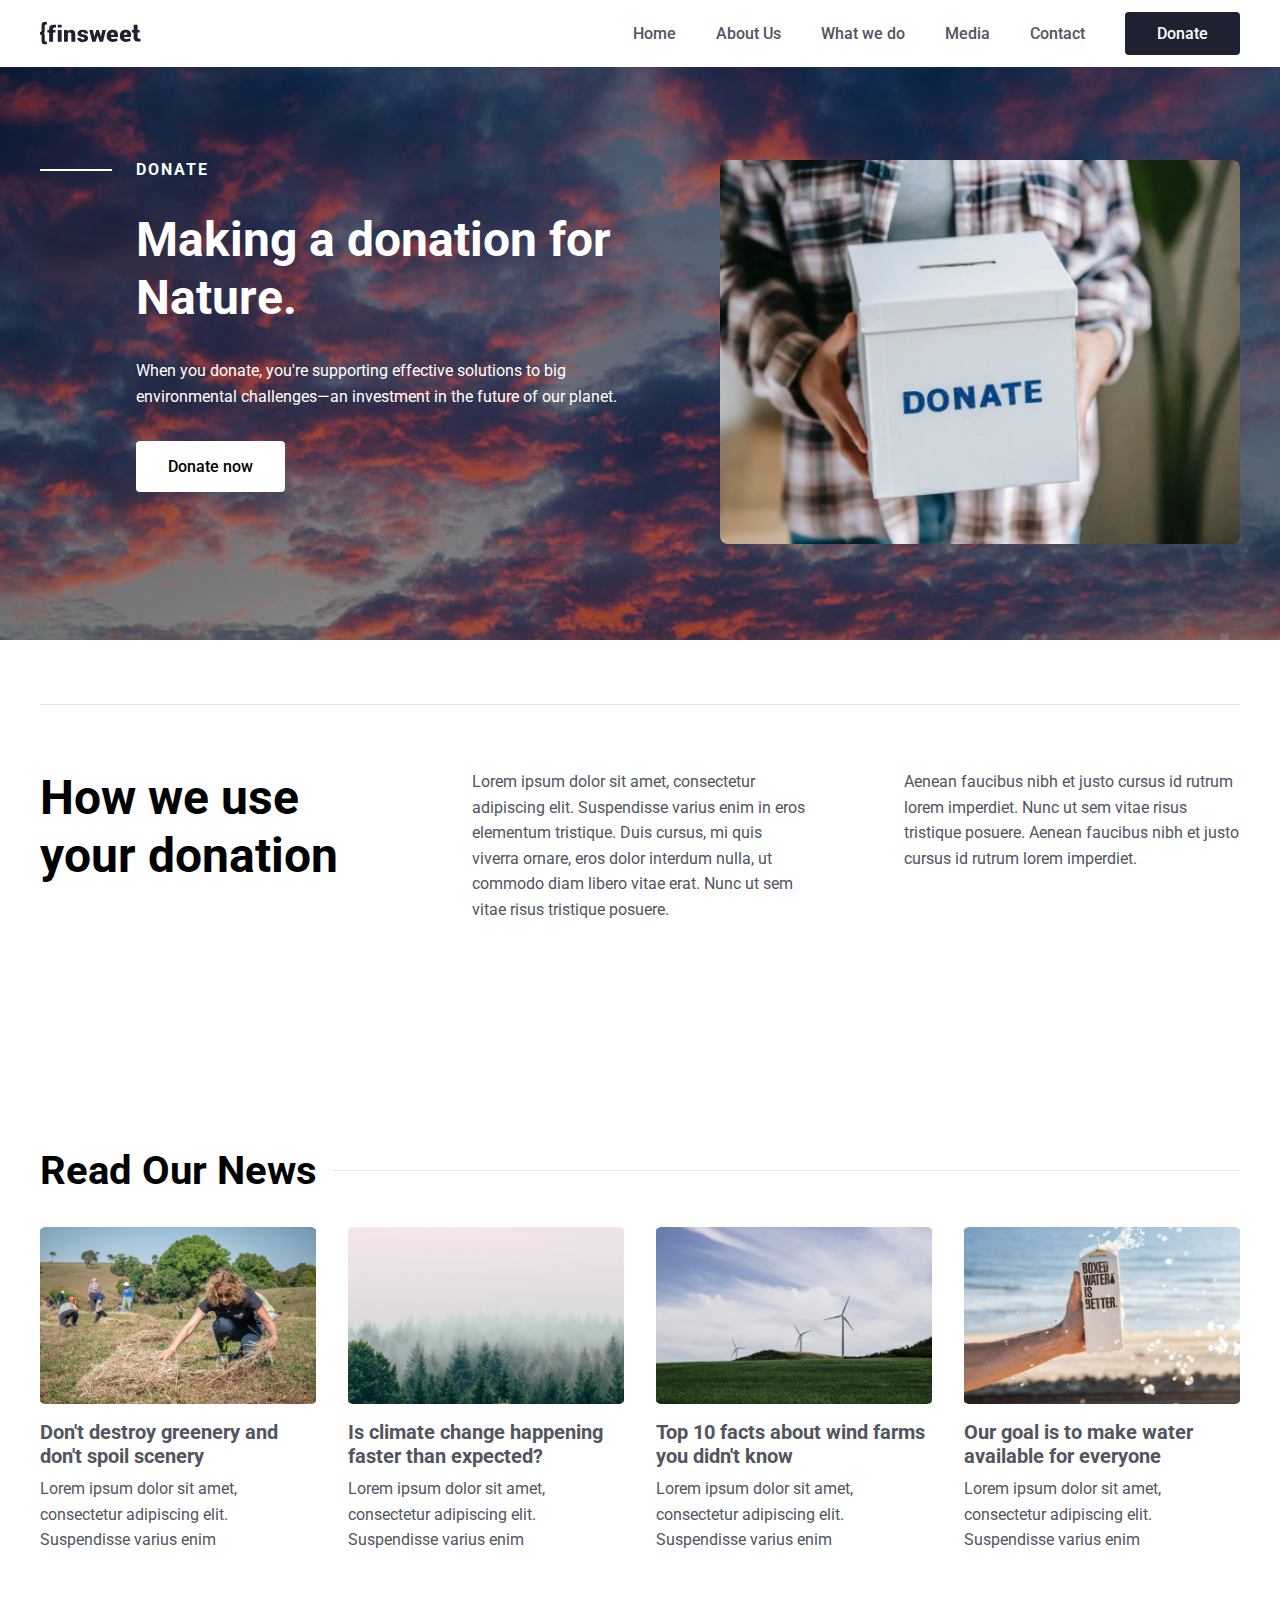
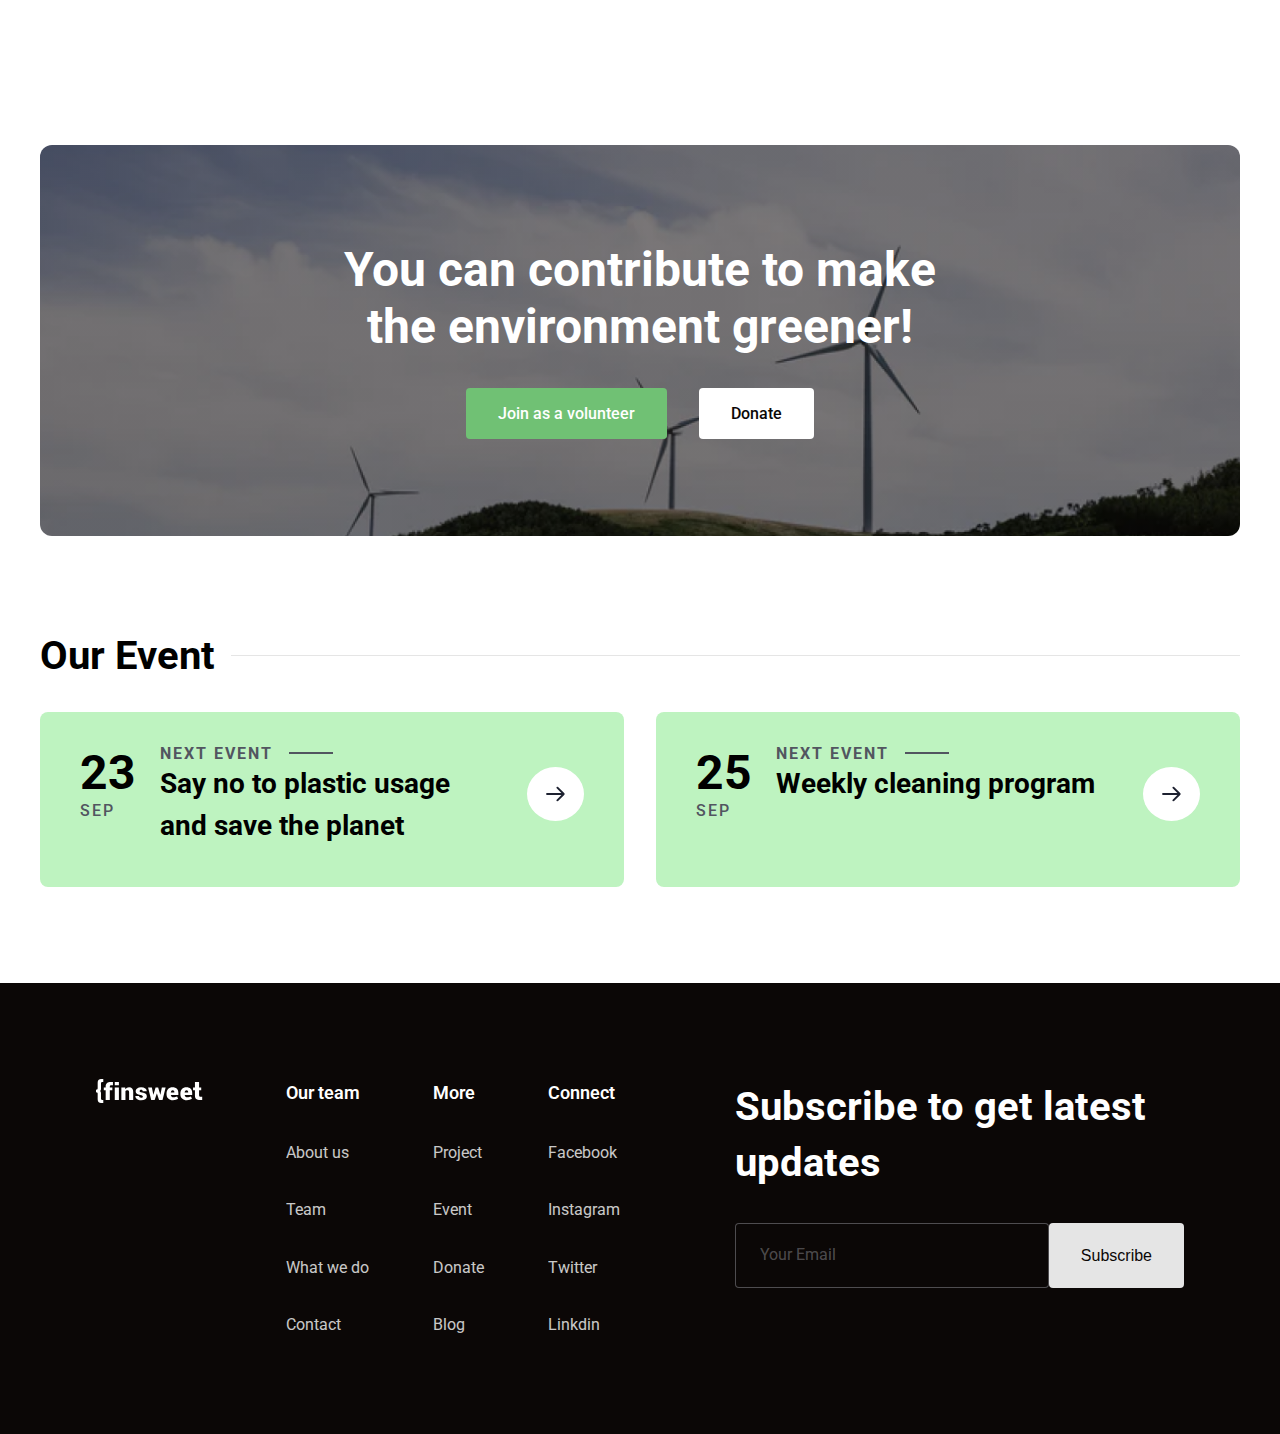
==== pages/donate.html @ 4b8f1328 "Add new Project Intern" ====
<!DOCTYPE html>
<html lang="en">
<head>
    <meta charset="UTF-8">
    <meta http-equiv="X-UA-Compatible" content="IE=edge">
    <meta name="viewport" content="width=device-width, initial-scale=1.0">
    <link rel="stylesheet" href="/assets/page/css/donate.css">
    <link rel="shortcut icon" href="/assets/img/favicon.ico" type="image/x-icon"/>
    <title> Finsweet - Donate </title>
</head>
<body>
    <header>
        <div class="page-padding">
            <div class="main-content">
                <a href="../index.html"> <img src="/assets/img/logo.svg" class="nav-logo" alt=""></a>
                <ul class="nav-bar">
                    <li> <a href="../index.html" class="common-text"> Home </a> </li>
                    <li> <a href="/pages/about.html" class="common-text"> About Us </a> </li>
                    <li> <a href="/pages/what-we-do.html" class="common-text"> What we do </a> </li>
                    <li> <a href="/pages/media.html" class="common-text"> Media </a> </li>
                    <li> <a href="/pages/contact.html" class="common-text"> Contact </a> </li>
                    <li> 
                        <div class="btn-nav">
                            <a href="/pages/donate.html" class="common-text"> Donate </a> 
                        </div>
                    </li>
                </ul>
                <div class="btn-menu" onclick="openMenu()">
                    <img src="assets/img/icons8-hamburger-menu.svg" alt="">
                </div>
            </div>
        </div>

        <div class="overlay-menu" id="overlay-menu">
            <div class="menu-container">
                <a href="/index.html" class="menu-link common-text"> Home </a>
                <a href="/pages/about.html" class="menu-link common-text"> About Us </a>
                <a href="/pages/what-we-do.html" class="menu-link common-text"> What we do </a>
                <a href="/pages/media.html" class="menu-link common-text"> Media </a>
                <a href="/pages/contact.html" class="menu-link common-text"> Contact </a>
            </div>
            <a href="/pages/donate.html" class="btn-menu-link menu-link"> Donate </a>
        </div>
    </header>

    <div class="hero-section">
        <div class="page-padding">
            <div class="main-content">
                <div class="left-content">
                    <div class="section-title title"> Donate </div>
                    <div class="hero-content">
                        <h2>Making a donation for Nature.</h2>
                        <p>
                            When you donate, you're supporting effective solutions to big environmental challenges—an investment in the future of our planet.
                        </p>
                    </div>
                    <div class="btn-secondary">Donate now</div>
                </div>
                <div class="right-content">
                    <img src="/assets/img/donate.png" alt="">
                </div>
            </div>
        </div>
    </div>

    

    <div class="usage-section">
        <div class="page-padding">
          <div class="main-content">
            <h2>How we use your donation</h2>
            <p>
              Lorem ipsum dolor sit amet, consectetur adipiscing elit. Suspendisse
              varius enim in eros elementum tristique. Duis cursus, mi quis
              viverra ornare, eros dolor interdum nulla, ut commodo diam libero
              vitae erat. Nunc ut sem vitae risus tristique posuere.
            </p>
            <p>
              Aenean faucibus nibh et justo cursus id rutrum lorem imperdiet. Nunc
              ut sem vitae risus tristique posuere. Aenean faucibus nibh et justo
              cursus id rutrum lorem imperdiet.
            </p>
          </div>
        </div>
    </div>

    <div class="read-our-new-section">
        <div class="page-padding">
          <div class="main-content">
            <div class="read-our-new-heading">
              <h2>Read Our News</h2>
              <div class="line"></div>
            </div>
  
            <div class="read-our-new-container">
              <a href="" class="read-our-new-item">
                <div class="read-our-new-content">
                  <img src="/assets/img/thumbnail-post-1.png" alt="post">
  
                </div>
                <div class="common-text">Don't destroy greenery and don't spoil scenery</div>
                <p>Lorem ipsum dolor sit amet, consectetur adipiscing elit. Suspendisse varius enim</p>
              </a>
              <a href="" class="read-our-new-item">
                <div class="read-our-new-content">
                  <img src="/assets/img/thumbnail-post-2.png" alt="post">
  
                </div>
                <div class="common-text">Is climate change happening faster than expected?</div>
                <p>Lorem ipsum dolor sit amet, consectetur adipiscing elit. Suspendisse varius enim</p>
              </a>
              <a href="" class="read-our-new-item">
                <div class="read-our-new-content">
                  <img src="/assets/img/thumbnail-post-3.png" alt="post">
  
                </div>
                <div class="common-text">Top 10 facts about wind farms you didn't know</div>
                <p>Lorem ipsum dolor sit amet, consectetur adipiscing elit. Suspendisse varius enim</p>
              </a>
              <a href="" class="read-our-new-item">
                <div class="read-our-new-content">
                  <img src="/assets/img/thumbnail-post-4.png" alt="post">
  
                </div>
                <div class="common-text">Our goal is to make water available for everyone</div>
                <p>Lorem ipsum dolor sit amet, consectetur adipiscing elit. Suspendisse varius enim</p>
              </a>
            </div>
          </div>
        </div>
      </div>
      
    <div class="cta-section">
        <div class="page-padding">
          <div class="main-content">
            <div class="content">
              <h2>You can contribute to make the environment greener!</h2>
              <div class="btn-container">
                <div class="btn-primary common-text" id="openBtn">
                  Join as a volunteer
                </div>
  
                <div class="btn-secondary common-text">
                  <a href="/pages/donate.html">Donate</a>
                </div>
              </div>
            </div>
          </div>
        </div>
      </div>
      
      <div class="our-event-section">
        <div class="page-padding">
          <div class="main-content">
            <div class="our-event-heading">
              <h2>Our Event</h2>
              <div class="line"></div>
            </div>
            <div class="our-event-container">
              <div class="our-event-content">
                <div class="our-event-date">
                  <div class="date"><h2>23</h2></div>
                  <div class="month"><div class="common-text">SEP</div></div>
                </div>
                <div class="our-event-item">
                  <div class="our-event-item-heading">
                    <h2>Next event</h2>
                    <div class="line"></div>
                  </div>
                  <h2>Say no to plastic usage and save the planet</h2>
                </div>
                <a class="our-event-next">
                  <img src="/assets/img/arrow.svg" alt="arrow">
                </a>
              </div>
              <div class="our-event-content">
                <div class="our-event-date">
                  <div class="date"><h2>25</h2></div>
                  <div class="month"><div class="common-text">SEP</div></div>
                </div>
  
                <div class="our-event-item">
  
                  <div class="our-event-item-heading">
                    <h2>Next event</h2>
                    <div class="line"></div>
                  </div>
  
                  <h2>Weekly cleaning program</h2>
                </div>
  
                <a class="our-event-next">
                  <img src="/assets/img/arrow.svg" alt="arrow">
                </a>
  
              </div>
            </div>
          </div>
        </div>
      </div>
      <footer>
        <div class="page-padding">
          <div class="main-content">
            <div class="left-content">
              <a href="index.html">
                <img src="/assets/img/logo-white.svg" alt="Finsweet">
              </a>
            </div>
  
            <div class="right-content">
  
              <div class="link-container">
                <div class="link-col">
                  <p class="link-heading-title title "> Our team </p>
                  <a href="/pages/about.html" class="p-small"> About us </a>
                  <a href="/pages/about.html" class="p-small"> Team </a>
                  <a href="/pages/what-we-do.html" class="p-small"> What we do </a>
                  <a href="/pages/contact.html" class="p-small"> Contact </a>
                </div>
    
                <div class="link-col">
                  <p class="link-heading-title title"> More </p>
                  <a href="/pages/project.html" class="p-small"> Project </a>
                  <a href="/pages/event.html" class="p-small"> Event </a>
                  <a href="/pages/donate.html" class="p-small"> Donate</a>
                  <a href="/pages/blog-post.html" class="p-small"> Blog </a>
                </div>
    
                <div class="link-col">
                  <p class="link-heading-title title"> Connect </p>
                  <a href="https://www.facebook.com/Sunny.pnhn" class="p-small"> Facebook </a>
                  <a href="#" class="p-small"> Instagram </a>
                  <a href="#" class="p-small"> Twitter </a>
                  <a href="#" class="p-small"> Linkdin </a>
                </div>
              </div>
  
              <div class="link-form">
                <div id="footer-form" class="link-form-text">Subscribe to get latest updates</div>
                <form id="footer-form" class="link-form-field">
                  <input type="text" placeholder="Your Email">
                  <input type="submit" value="Subscribe">
                </form>
              </div>
            </div>
          </div>
        </div>
      </footer>
      <script>
          function openMenu() {
          var menu = document.getElementById("overlay-menu");
          menu.classList.toggle("menu-open"); 
          // toggle la ham an hien cua overflow hidden, nhay cai hien, an cai an
          }
      </script>

</body>
</html>
---- assets/page/css/donate.css ----
@import url("https://fonts.googleapis.com/css2?family=Roboto:wght@400;500;700&display=swap");
.green-primary {
  color: #70c174;
}
.green-secondary {
  color: #bef3c0;
}
.green-tertiary {
  color: #eff7f2;
}


.home-heading,
h1,
h2,
h3,
h4,
h5,
h6 {
  font-family: "Roboto";
  font-style: normal;
  font-weight: 700;
}

.common-text {
  font-family: "Roboto";
  font-style: normal;
  font-weight: 500;
  font-size: 1.6rem;
}

p,
.para-small {
  font-family: "Roboto";
  font-style: normal;
  font-weight: 400;
}

.title {
  font-family: "Roboto";
  font-style: normal;
  font-weight: 700;
  font-size: 1.6rem;
  line-height: 1.9rem;
}

.home-heading,
h1,
h2 {
  line-height: 120%;
}

.home-heading {
  font-size: 6.4rem;
}

h1 {
  font-size: 5.6rem;
}

h2 {
  font-size: 4.8rem;
}

h3,
h4,
h5,
h6 {
  line-height: 150%;
}

h3 {
  font-size: 2.8rem;
}

h4 {
  font-size: 2rem;
}

h5 {
  font-size: 1.4rem;
}

h6 {
  font-size: 1.2rem;
}

p,
.para-small {
  line-height: 160%;
  color: #525560;
}

p {
  font-size: 1.6rem;
}

.para-small {
  font-size: 1.4rem;
}

.btn-primary,
.btn-secondary,
.btn-nav {
  border-radius: 0.4rem;
  text-align: center;
  font-family: "Roboto";
  font-style: normal;
  font-weight: 500;
  font-size: 1.6rem;
  line-height: 1.9rem;
  padding: 1.6rem 3.2rem;
  cursor: pointer;
  transition: all 0.2s ease;
}

.btn-primary:hover,
.btn-secondary:hover,
.btn-nav:hover {
  transform: translateY(-10%);
}

.btn-primary {
  color: #ffffff;
  background: #70c174;
  backdrop-filter: blur(8rem);
}

.btn-secondary {
  background: #ffffff;
  backdrop-filter: blur(8rem);
}

.btn-secondary a {
  color: #0b0706;
}

.btn-nav {
  color: #ffffff;
  background: #1d2130;
}

:root {
  font-size: 10px;
}

* {
  box-sizing: border-box;
  padding: 0;
  margin: 0;
}

a {
  text-decoration: none;
  color: #525560;
}

button {
  outline: none;
}

ul li{
  list-style: none;
}

.page-padding{
  padding-left: 4rem;
  padding-right: 4rem;
}

header {
  position: fixed;
  top: 0;
  z-index: 1;
  background-color: #ffffff;
  width: 100%;
  padding: 1.2rem 0;
}

header .main-content {
  display: flex;
  align-items: center;
  justify-content: space-between;
  width: 100%;
  max-width: 128rem;
  margin: 0 auto;
}

header .main-content .nav-logo {
  height: 2.4rem;
  max-width: 100%;
}

header .main-content .nav-bar{
  align-items: center;
  display: flex;
  flex-direction: row;
  gap: 4rem;
  /* flex-wrap: wrap; */
}

header .main-content .nav-bar li a:hover {
  transition: all ease 0.3s;
  color: #0b0706;
}

header .main-content .nav-bar .btn-nav {
  padding: 1.2rem 3.2rem;
}

header .main-content .nav-bar .btn-nav a {
  color: #ffffff;
}

header .main-content .btn-menu {
  display: none;
  background-color: #1d2130;
  border-radius: 0.4rem;
  width: 4rem;
  height: 4rem;
  cursor: pointer;
  padding: 0.8rem;
}

header .main-content .btn-menu img {
  width: 100%;
  height: 100%;
}

header .overlay-menu {
  position: absolute;
  overflow: hidden;
  top: 100%;
  left: 0;
  right: 0;
  width: 100%;
  max-height: 0;
  transition: max-height 0.3s ease-out;
}

header .overlay-menu .menu-container {
  font-size: 1.6rem;
  display: flex;
  flex-direction: column;
  align-items: center;
  background-color: #ffffff;
}

header .overlay-menu .menu-container .menu-link {
  width: 100%;
  padding: 1.6rem 2rem;
  transition: all 0.3s ease;
  cursor: pointer;
}

header .overlay-menu .menu-container .menu-link:hover {
  color: #0b0706;
}
header .overlay-menu .menu-container .active {
  color: #0b0706;
}

header .overlay-menu .btn-menu-link {
  display: inline-block ;
  width: 100%;
  padding: 1.6rem 2rem;
  /* border-radius: 0.4rem; */
  font-family: "Roboto";
  font-style: normal;
  font-weight: 500;
  font-size: 1.6rem;
  line-height: 1.9rem;
  background: #1d2130;
  transition: all 0.2s ease;
  cursor: pointer;
  color: #ffffff;
}

header .overlay-menu .btn-menu-link:hover {
  background-color: #70c174 ;
}

header .menu-open {
  max-height: 775px;
}

@media screen and (max-width: 767px) {
  .page-padding {
    padding-left: 4rem;
    padding-right: 4rem;
  }
}

@media screen and (max-width: 1024px){
  header .btn-menu {
    display: block !important;
  }
  header .nav-bar {
    display: none !important;
  }
  header .menu-link {
    padding-left: 4rem !important;
    padding-right: 4rem !important;
  }
}
@media screen and (min-width: 1024px ) {
  header .menu-link {
    padding-left: 2rem !important;
    padding-right: 2rem !important;
  }
}

.hero-section{
    margin-top: 6.4rem;
    padding: 9.6rem 0;
    background: linear-gradient(rgba(0, 0, 0, 0.4), rgba(0, 0, 0, 0.4)) , url(/assets/img/dawn-sky-pattern-tim-gainey.jpg);
    background-position: center;
    background-repeat: no-repeat;
    background-size: cover;
  }
  
  .hero-section .main-content {
    width: 100%;
    max-width: 128rem;
    margin: 0 auto;
    display: flex;
    gap: 6.4rem;
  }
  

  .hero-section .main-content .hero-content h2,
  .hero-section .main-content .hero-content p{
    color: #fff;
  }


  .hero-section .main-content .left-content{
    flex: 1;
    display: flex;
    flex-direction: column;
    margin-left: 9.6rem;
    gap: 3.2rem;
  }
  
  .hero-section .main-content .left-content .section-title{
    position: relative;
    display: flex;
    align-items: center;
    color: #fff;
    text-transform: uppercase;
    letter-spacing: 0.2rem;
  }
  
  .hero-section .main-content .left-content .section-title::before{
    content: "";
    height: 0.2rem;
    width: 7.2rem;
    left: -9.6rem;
    position: absolute;
    display: block;
    background-color: #fff;
  }
  
  .hero-section .main-content .left-content .hero-content{
    display: flex;
    flex-direction: column;
    gap: 3.2rem;
  }

  .hero-section .main-content .left-content .btn-secondary{
    width: fit-content;
  }
  
  .hero-section .main-content .right-content{
    flex: 1;
    overflow: hidden;
    width: 100%;
    height: 38.4rem;
    border-radius: 0.8rem;
  }
  
  .hero-section .main-content .right-content img{
    width: 100%;
    height: 100%;
    max-width: 100%;
    object-fit: cover;
  }
  
  @media screen and (max-width: 1024px) {
  
    .hero-section .main-content .left-content{
      flex: 1;
      display: flex;
      flex-direction: column;
      margin-left: 0;
      gap: 3.2rem;
    }
  
    .hero-section .main-content .left-content .hero-content h2{
      font-size: 3.6rem;
    }
  
    .hero-section .main-content .left-content .section-title::before{
      display: none;
    }
  
  }
  
  @media screen and (max-width: 767px) {
  
    .hero-section{
      margin-top: 6.4rem;
      padding: 6.4rem 0;
    }
    
    .hero-section .main-content {
      width: 100%;
      max-width: 128rem;
      margin: 0 auto;
      display: flex;
      flex-direction: column;
      gap: 3.2rem;
    }
  
    .hero-section .main-content .left-content .hero-content{
      display: flex;
      flex-direction: column;
      gap: 0.8rem;
    }
  }

.usage-section{
  padding: 6.4rem 0;
}

.usage-section .main-content {
  border: none;
  border-top: 1px solid #e5e5e5;
  padding: 6.4rem 0;
  width: 100%;
  max-width: 128rem;
  margin: 0 auto;
  display: grid;
  grid-template-columns: repeat(3, 1fr);
  column-gap: 9.6rem;
  row-gap: 1.6rem;
}

@media screen and (max-width: 991px) {
  .usage-section .main-content {
    grid-template-columns: 1fr;
  }
}

.cta-section{
  padding: 9.6rem 0;
}

.cta-section .main-content{
  background: linear-gradient(rgba(11, 7, 6, 0.5), rgba(11, 7, 6, 0.5)) , url(/assets/img/cta.png);
  width: 100%;
  display: flex;
  max-width: 128rem;
  margin: 0 auto;
  padding: 9.6rem 0;
  height: 39.1rem;
  gap: 3.2rem;
  justify-content: center;
  background-position: center;
  background-size: cover;
  border-radius: 12px;
}

.cta-section .main-content:hover{
  transition: all 0.3s ease;
  transform: scale(1.05,1.05);
}

.cta-section .main-content .content{
  display: flex;
  flex-direction: column;
  gap: 3.2rem;
  width: 100%;
  max-width: 64rem;
}

.cta-section .main-content .content h2 {
  text-align: center;
  color: #ffffff;
}

.cta-section .main-content .content .btn-container {
  display: flex;
  flex-direction: row;
  gap: 3.2rem;
  justify-content: center;
}

@media screen and (max-width: 767px) {
  .cta-section .main-content{
    height: auto;
    padding: 2.4rem;
  }

  .cta-section .main-content .content .btn-container {
    max-width: none;
    display: flex;
    flex-direction: column;
    gap: 1.6rem;
  }

  .cta-section .main-content .content h2 {
    font-size: 3.2rem;
  }
}

.read-our-new-section{
  padding: 9.6rem 0;
}

.read-our-new-section .main-content{
  width: 100%;
  max-width: 128rem;
  margin: 0 auto;
  display: flex;
  flex-direction: column;
  gap: 3.2rem;
}

.read-our-new-section .main-content .read-our-new-heading{
  display: flex;
  flex-direction: row;
  gap: 1.6rem;
  align-items: center;
}

.read-our-new-section .main-content .read-our-new-heading h2{
  font-size: 4rem;
}

.read-our-new-section .main-content .read-our-new-heading .line{
  height: 0.1rem;
  flex-grow: 1;
  background-color: #e5e5e5;
}

.read-our-new-section .main-content .read-our-new-container{
  display: flex;
  flex-direction: row;
  gap: 3.2rem;
}

.read-our-new-section .main-content .read-our-new-container .read-our-new-item{
  display: flex;
  flex-direction: column;
  gap: 0.8rem;
  transition: all 0.3s ease;
}

.read-our-new-section .main-content .read-our-new-container .read-our-new-item:hover{
  cursor: pointer;
  transform: translateY(-1.5%);
}

.read-our-new-section .main-content .read-our-new-container .read-our-new-item img{
  width: 100%;
  height: 100%;
  object-fit: cover;
  max-width: 100%;
  border-radius: 4px;
}

.read-our-new-section .main-content .read-our-new-container .read-our-new-item .common-text{
  font-size: 2rem;
  font-weight: 700;
  margin-top: 0.8rem;
}

.read-our-new-section .main-content .read-our-new-container .read-our-new-item .common-text:hover{
  color: #bef3c0;
}

@media screen and (max-width: 1024px) {
  .read-our-new-section .main-content .read-our-new-heading h2{
    font-size: 3rem;
  }

  .read-our-new-section .main-content .read-our-new-heading h2:hover{
    color: #70c174;
  }

  .read-our-new-section .main-content .read-our-new-container{
    display: flex;
    flex-direction: column;
    gap: 3.2rem;
  }
  .read-our-new-section .main-content .read-our-new-container .read-our-new-item img{
    width: 100%;
    height: 165px;
    /* object-fit: cover; */
    max-width: 100%;
  }
}

.our-event-section{
  padding: 0 0 9.6rem;
}

.our-event-section .main-content{
  width: 100%;
  max-width: 128rem;
  margin: 0 auto;
  display: flex;
  flex-direction: column;
  gap: 3.2rem;
}

.our-event-section .main-content .our-event-heading h2{
  font-size: 4rem;
}

.our-event-section .main-content .our-event-heading .line{
  height: 0.1rem;
  background-color: #e5e5e5;
  flex-grow: 1;
}

.our-event-section .main-content .our-event-heading{
  display: flex;
  flex-direction: row;
  gap: 1.6rem;
  align-items: center;
}

.our-event-section .main-content .our-event-container{
  display: flex;
  flex-direction: row;
  justify-content: space-between;
  gap: 3.2rem;
}

.our-event-section .main-content .our-event-container .our-event-content{
  flex: 1;
  padding: 3.2rem 4rem 4rem;
  display: flex;
  flex-direction: row;
  gap: 2.4rem;
  background: #bef3c0;
  border-radius: 8px;
  justify-content: center;
}

.our-event-section .main-content .our-event-container .our-event-content .month{
  text-transform: uppercase;
  color: #525560;
  font-size: 1.6rem;
  line-height: 1.9rem;
  letter-spacing: 0.2rem;
}

.our-event-section .main-content .our-event-container .our-event-item{
  flex-grow: 1;
}

.our-event-section .main-content .our-event-container .our-event-item h2{
  font-size: 2.8rem;
  line-height: 150%;
}

.our-event-section .main-content .our-event-container .our-event-item-heading{
  display: flex;
  flex-direction: row;
  gap: 1.6rem;
  align-items: center;
}

.our-event-section .main-content .our-event-container .our-event-item-heading h2{
  text-transform: uppercase;
  color: #525560;
  font-size: 1.6rem;
  line-height: 1.9rem;
  letter-spacing: 0.2rem;
}

.our-event-section .main-content .our-event-container .our-event-item-heading .line{
  width: 100%;
  max-width: 4.4rem;
  flex-grow: 1;
  background-color: #525560;
  height: 0.2rem;
}

.our-event-section .main-content .our-event-container .our-event-next{
  cursor: pointer;
  align-self: center;
  transition: all 0.3s ease;
}

.our-event-section .main-content .our-event-container .our-event-next:hover{
  transform: translateX(10%) ;
}

.our-event-section .main-content .our-event-container .our-event-next img{
  padding: 1.9rem;
  background-color: #ffffff;
  border-radius: 50%;
}


@media screen and (max-width: 1024px) {
  .events-section {
    padding: 0 0 8rem;
  }
  .our-event-section .main-content .our-event-container{
    display: flex;
    flex-direction: column;
    gap: 3.2rem;
  }

  .our-event-section .main-content .our-event-heading h2{
    font-size: 3rem;
  }
  .our-event-section .main-content .our-event-heading:hover{
    color: #70c174;
  }
}

@media screen and (max-width: 767px) {
  .events-section {
    padding: 0 0 5.6rem;
  }
  .our-event-section .main-content .our-event-container .our-event-content{
    align-items: center;
  }
  .our-event-section .main-content .our-event-container .our-event-item-heading{
    display: flex;
    flex-direction: row;
    gap: 0.8rem;
    align-items: center;
  }

  .our-event-section .main-content .our-event-container .our-event-item-heading:hover{
    transition: all 0.3s ease;
    transform: translateX(10%);
  }

  .our-event-section .main-content .our-event-container{
    position: relative;
  }

  .our-event-section .main-content .our-event-container .our-event-item h2{
    font-size: 2rem;
  }
  .our-event-section .main-content .our-event-container .our-event-item h2:hover{
    color: #70c174;
  }

  .our-event-section .main-content .our-event-container .our-event-item-heading h2{
    text-transform: uppercase;
    color: #525560;
    font-size: 1.3rem;
    line-height: 1.5rem;
    letter-spacing: 0.2rem;
  }
}

footer .page-padding{
  background-color: #0b0706;
  padding: 9.6rem;
}

footer .main-content{
  width: 100%;
  max-width: 128rem;
  display: flex;
  flex-direction: row;
  gap: 3.2rem;
  margin: 0 auto;
}

footer .main-content .left-content {
  width: 15%;
}
footer .main-content .right-content {
  width: 85%;
  display: flex;
  justify-content: space-between;
}

footer .main-content .right-content .link-container{
  display: flex;
  flex-direction: row;
  gap: 6.4rem;
}

footer .main-content .right-content .link-container .link-col{
  display: flex;
  flex-direction: column;
  gap: 3.2rem;
}


footer .main-content .right-content .link-col .link-heading-title{
  color: #fff;
  line-height: 160%;
  font-size: 1.8rem;
  font-weight: 600;
  font-family: "Roboto";
}

footer .main-content .right-content .link-col a{
  color: #fff;
  opacity: 0.78;
  font-size: 1.6rem;
  line-height: 160%;
  font-family: "Roboto";
}

footer .main-content .right-content .link-col a:hover{
  color: #fff;
  opacity: 1;
}

footer .main-content .right-content .link-form-field {
  display: flex;
  flex-direction: row;
}

footer .main-content .right-content .link-form {
  width: 50%;
  display: flex;
  flex-direction: column;
  gap: 3.2rem;
}

footer .main-content .right-content .link-form-text {
  font-family: "Roboto";
  font-style: normal;
  font-weight: 700;
  font-size: 40px;
  line-height: 140%;
  color: #ffffff;
}

footer .main-content .right-content .link-form-text:hover {
  color: #bef3c0;
  transform: translateZ(5%);
  transition: all 0.5s ease;
}

footer .main-content .right-content .link-form-field input[type=text]{
  flex-grow: 1;
  padding: 2.4rem;
  border: 1px solid rgba(235, 240, 249, 0.3);
  border-radius: 4px;
  color: #fff;
  background-color: #0b0706;
}

footer .main-content .right-content .link-form-field input[type=submit]{
  font-size: 1.6rem;
  line-height: 1.9rem;
  font-weight: 500;
  color: #0b0706;
  background-color: #e5e5e5;
  padding: 1.6rem 3.2rem;
  border-radius: 4px;
  border: none;
  text-align: center;
  cursor: pointer;
}

footer .main-content .right-content .link-form-field input[type=submit]:hover{
  color: #ffffff;
  background-color: #70c174;
}

footer .main-content .right-content .link-form-field input::placeholder {
  color: rgba(235, 240, 249, 0.3);
  font-family: "Roboto";
  font-style: normal;
  font-weight: 400;
  font-size: 16px;
  line-height: 19px;
}

@media screen and (max-width: 1024px) {
  footer .main-content{
    display: flex;
    flex-direction: column;
    gap: 3.2rem;
  }
  footer .main-content .right-content {
    width: 100%;
    display: flex;
    gap: 3.2rem;
    justify-content: space-between;
  }

  footer .main-content .right-content .link-form-text {
    font-size: 3.2rem;
    line-height: 160%s;
    width: 100%;
  }
}

@media screen and (max-width: 880px) {
  
  footer .page-padding{
    padding: 8rem;
  }

  footer .main-content .right-content {
    display: flex;
    flex-direction: column;
    gap: 6.4rem;
  }
}


@media screen and (max-width: 660px) {

  footer .page-padding{
    padding: 5.6rem;
  }

  footer .main-content .right-content {
    display: flex;
    flex-direction: column;
    gap: 6.4rem;
  }

  footer .main-content .right-content .link-container{
    width: 100%;
    display: flex;
    flex-direction: column;
    justify-content: space-between;
  }

  footer .main-content .right-content .link-col .link-heading-title{
    color: #fff;
    line-height: 90%;
    font-size: 2.2rem;
    font-weight: 600;
    font-family: "Roboto";
  }
  
  footer .main-content .right-content .link-col a{
    color: #fff;
    opacity: 0.78;
    font-size: 2rem;
    line-height: 160%;
    font-family: "Roboto";
  }

  footer .main-content .right-content .link-col a:hover{
    color: #fff;
    opacity: 1;
  }

  footer .main-content .right-content .link-form-text {
    font-size: 3.2rem;
  }

  footer .main-content .right-content .link-form-text:hover {
    color: #ffffff;
  }

  footer .main-content .right-content .link-form-field {
    width: fit-content;
    display: flex;
    flex-direction: column;
    gap: 1.6rem;
  }
}
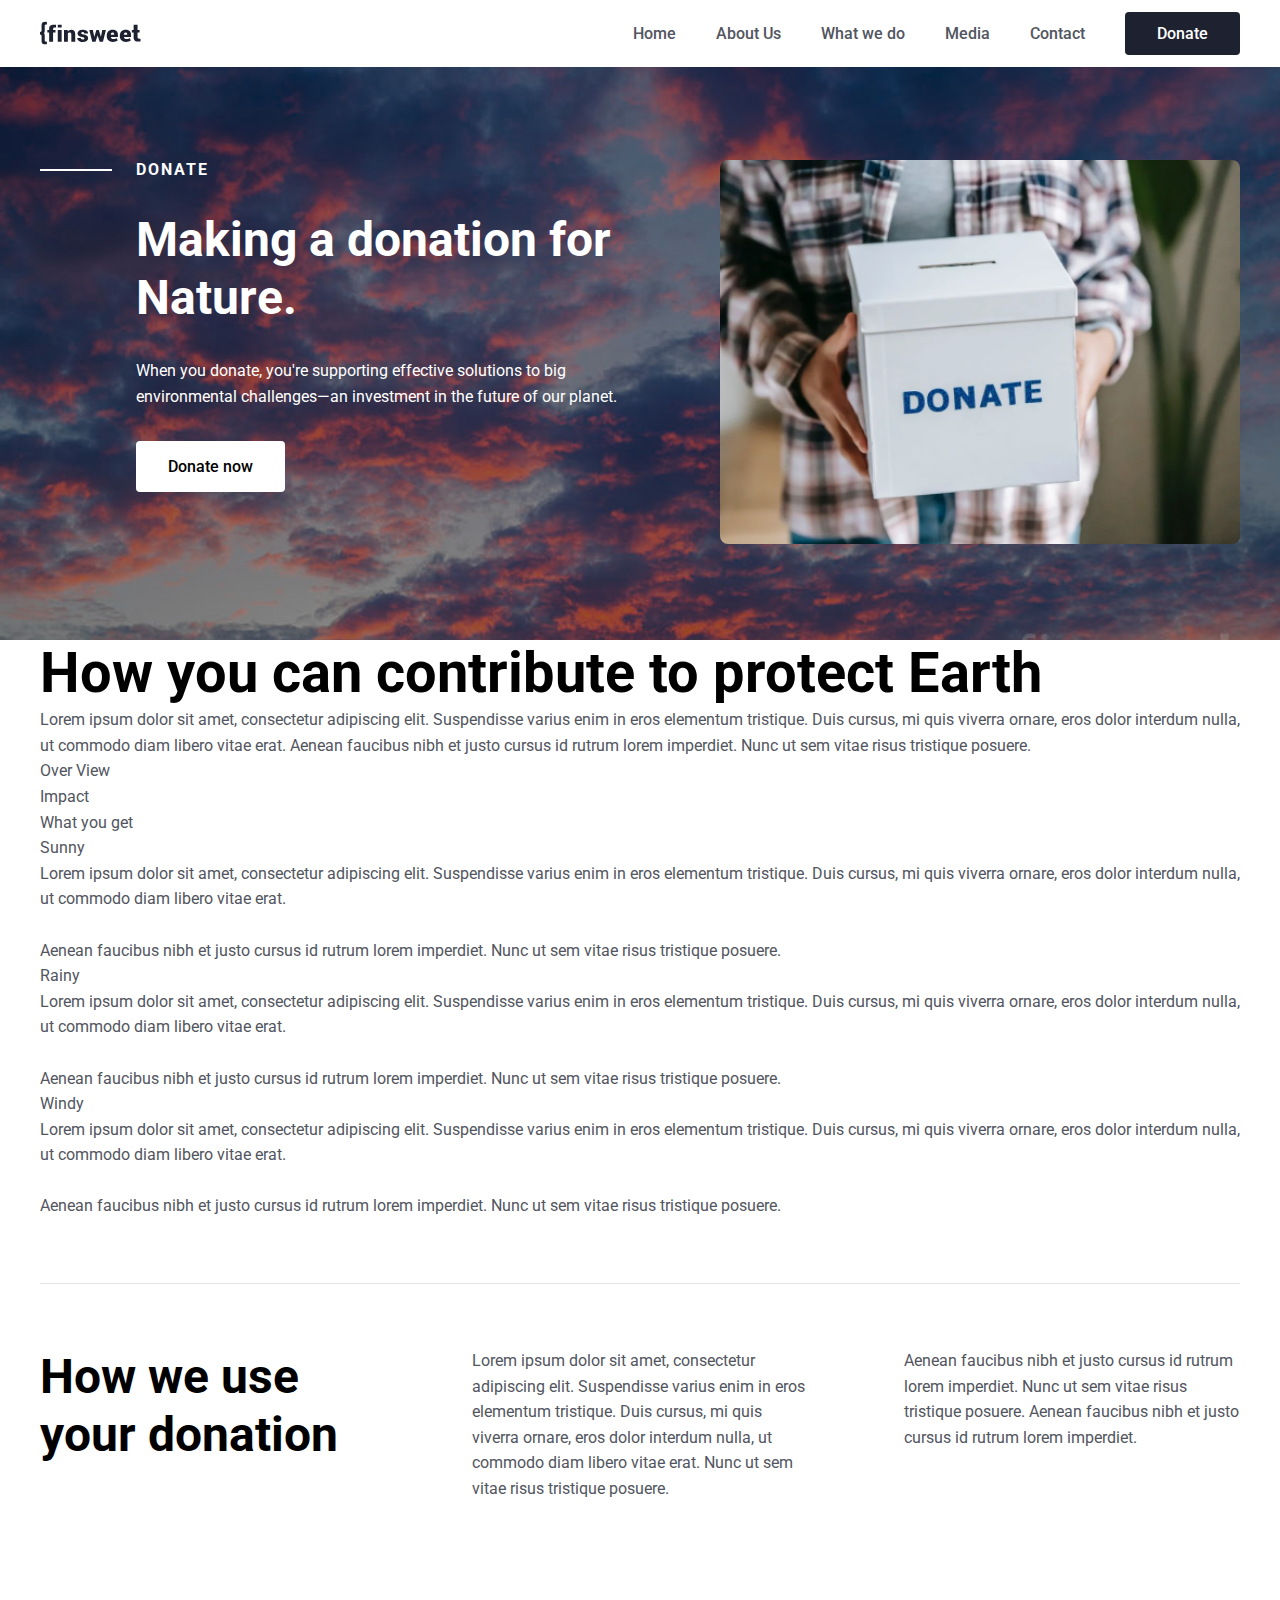
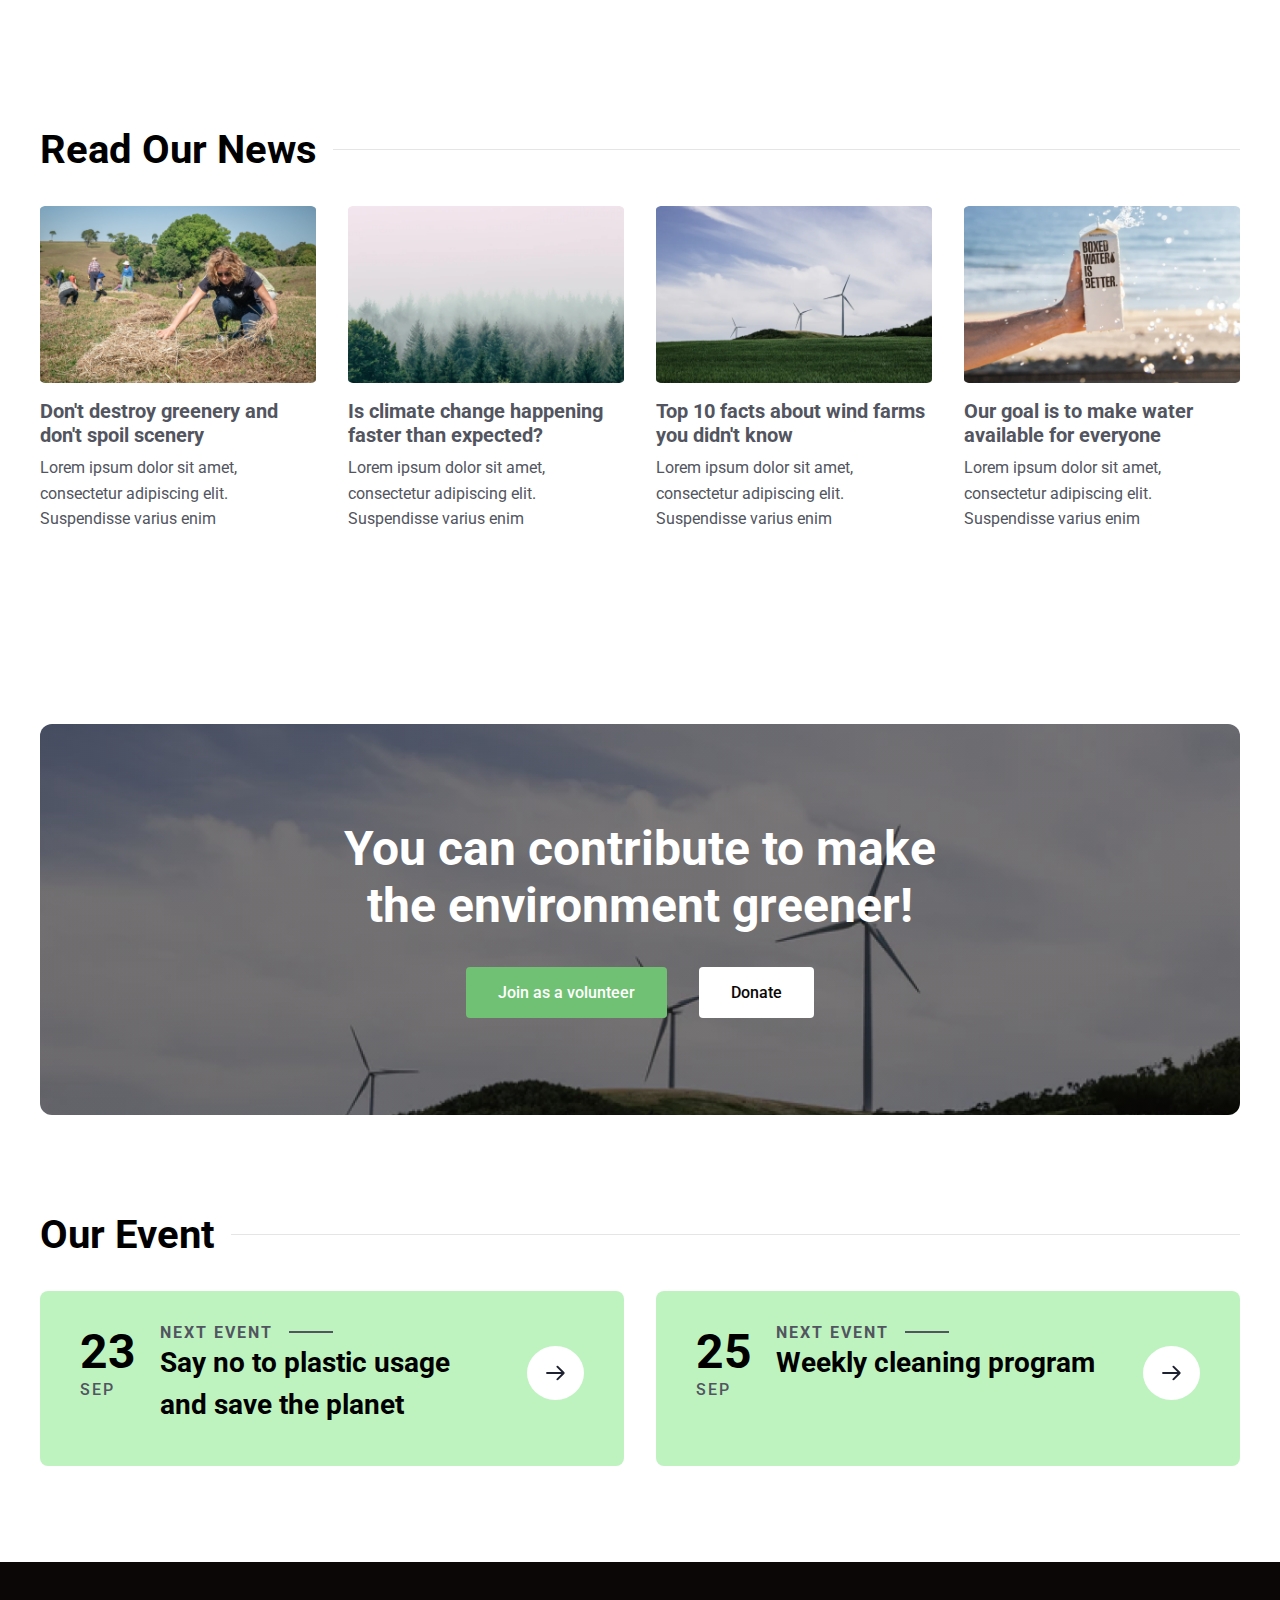
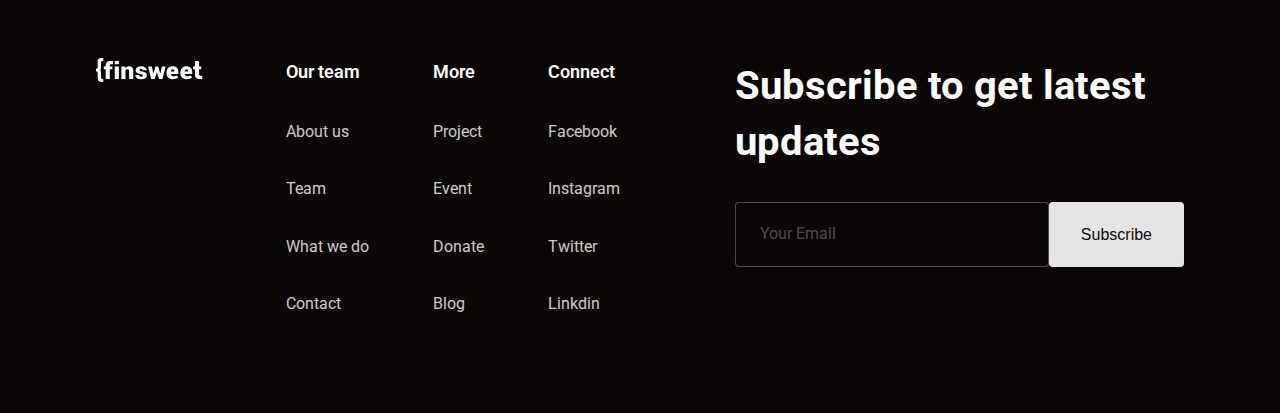
==== commit 40072abc: "Add files via upload" ====
--- a/pages/donate.html
+++ b/pages/donate.html
@@ -1,258 +1,308 @@
-<!DOCTYPE html>
-<html lang="en">
-<head>
-    <meta charset="UTF-8">
-    <meta http-equiv="X-UA-Compatible" content="IE=edge">
-    <meta name="viewport" content="width=device-width, initial-scale=1.0">
-    <link rel="stylesheet" href="/assets/page/css/donate.css">
-    <link rel="shortcut icon" href="/assets/img/favicon.ico" type="image/x-icon"/>
-    <title> Finsweet - Donate </title>
-</head>
-<body>
-    <header>
-        <div class="page-padding">
-            <div class="main-content">
-                <a href="../index.html"> <img src="/assets/img/logo.svg" class="nav-logo" alt=""></a>
-                <ul class="nav-bar">
-                    <li> <a href="../index.html" class="common-text"> Home </a> </li>
-                    <li> <a href="/pages/about.html" class="common-text"> About Us </a> </li>
-                    <li> <a href="/pages/what-we-do.html" class="common-text"> What we do </a> </li>
-                    <li> <a href="/pages/media.html" class="common-text"> Media </a> </li>
-                    <li> <a href="/pages/contact.html" class="common-text"> Contact </a> </li>
-                    <li> 
-                        <div class="btn-nav">
-                            <a href="/pages/donate.html" class="common-text"> Donate </a> 
-                        </div>
-                    </li>
-                </ul>
-                <div class="btn-menu" onclick="openMenu()">
-                    <img src="assets/img/icons8-hamburger-menu.svg" alt="">
-                </div>
-            </div>
-        </div>
-
-        <div class="overlay-menu" id="overlay-menu">
-            <div class="menu-container">
-                <a href="/index.html" class="menu-link common-text"> Home </a>
-                <a href="/pages/about.html" class="menu-link common-text"> About Us </a>
-                <a href="/pages/what-we-do.html" class="menu-link common-text"> What we do </a>
-                <a href="/pages/media.html" class="menu-link common-text"> Media </a>
-                <a href="/pages/contact.html" class="menu-link common-text"> Contact </a>
-            </div>
-            <a href="/pages/donate.html" class="btn-menu-link menu-link"> Donate </a>
-        </div>
-    </header>
-
-    <div class="hero-section">
-        <div class="page-padding">
-            <div class="main-content">
-                <div class="left-content">
-                    <div class="section-title title"> Donate </div>
-                    <div class="hero-content">
-                        <h2>Making a donation for Nature.</h2>
-                        <p>
-                            When you donate, you're supporting effective solutions to big environmental challenges—an investment in the future of our planet.
-                        </p>
-                    </div>
-                    <div class="btn-secondary">Donate now</div>
-                </div>
-                <div class="right-content">
-                    <img src="/assets/img/donate.png" alt="">
-                </div>
-            </div>
-        </div>
-    </div>
-
-    
-
-    <div class="usage-section">
-        <div class="page-padding">
-          <div class="main-content">
-            <h2>How we use your donation</h2>
-            <p>
-              Lorem ipsum dolor sit amet, consectetur adipiscing elit. Suspendisse
-              varius enim in eros elementum tristique. Duis cursus, mi quis
-              viverra ornare, eros dolor interdum nulla, ut commodo diam libero
-              vitae erat. Nunc ut sem vitae risus tristique posuere.
-            </p>
-            <p>
-              Aenean faucibus nibh et justo cursus id rutrum lorem imperdiet. Nunc
-              ut sem vitae risus tristique posuere. Aenean faucibus nibh et justo
-              cursus id rutrum lorem imperdiet.
-            </p>
-          </div>
-        </div>
-    </div>
-
-    <div class="read-our-new-section">
-        <div class="page-padding">
-          <div class="main-content">
-            <div class="read-our-new-heading">
-              <h2>Read Our News</h2>
-              <div class="line"></div>
-            </div>
-  
-            <div class="read-our-new-container">
-              <a href="" class="read-our-new-item">
-                <div class="read-our-new-content">
-                  <img src="/assets/img/thumbnail-post-1.png" alt="post">
-  
-                </div>
-                <div class="common-text">Don't destroy greenery and don't spoil scenery</div>
-                <p>Lorem ipsum dolor sit amet, consectetur adipiscing elit. Suspendisse varius enim</p>
-              </a>
-              <a href="" class="read-our-new-item">
-                <div class="read-our-new-content">
-                  <img src="/assets/img/thumbnail-post-2.png" alt="post">
-  
-                </div>
-                <div class="common-text">Is climate change happening faster than expected?</div>
-                <p>Lorem ipsum dolor sit amet, consectetur adipiscing elit. Suspendisse varius enim</p>
-              </a>
-              <a href="" class="read-our-new-item">
-                <div class="read-our-new-content">
-                  <img src="/assets/img/thumbnail-post-3.png" alt="post">
-  
-                </div>
-                <div class="common-text">Top 10 facts about wind farms you didn't know</div>
-                <p>Lorem ipsum dolor sit amet, consectetur adipiscing elit. Suspendisse varius enim</p>
-              </a>
-              <a href="" class="read-our-new-item">
-                <div class="read-our-new-content">
-                  <img src="/assets/img/thumbnail-post-4.png" alt="post">
-  
-                </div>
-                <div class="common-text">Our goal is to make water available for everyone</div>
-                <p>Lorem ipsum dolor sit amet, consectetur adipiscing elit. Suspendisse varius enim</p>
-              </a>
-            </div>
-          </div>
-        </div>
-      </div>
-      
-    <div class="cta-section">
-        <div class="page-padding">
-          <div class="main-content">
-            <div class="content">
-              <h2>You can contribute to make the environment greener!</h2>
-              <div class="btn-container">
-                <div class="btn-primary common-text" id="openBtn">
-                  Join as a volunteer
-                </div>
-  
-                <div class="btn-secondary common-text">
-                  <a href="/pages/donate.html">Donate</a>
-                </div>
-              </div>
-            </div>
-          </div>
-        </div>
-      </div>
-      
-      <div class="our-event-section">
-        <div class="page-padding">
-          <div class="main-content">
-            <div class="our-event-heading">
-              <h2>Our Event</h2>
-              <div class="line"></div>
-            </div>
-            <div class="our-event-container">
-              <div class="our-event-content">
-                <div class="our-event-date">
-                  <div class="date"><h2>23</h2></div>
-                  <div class="month"><div class="common-text">SEP</div></div>
-                </div>
-                <div class="our-event-item">
-                  <div class="our-event-item-heading">
-                    <h2>Next event</h2>
-                    <div class="line"></div>
-                  </div>
-                  <h2>Say no to plastic usage and save the planet</h2>
-                </div>
-                <a class="our-event-next">
-                  <img src="/assets/img/arrow.svg" alt="arrow">
-                </a>
-              </div>
-              <div class="our-event-content">
-                <div class="our-event-date">
-                  <div class="date"><h2>25</h2></div>
-                  <div class="month"><div class="common-text">SEP</div></div>
-                </div>
-  
-                <div class="our-event-item">
-  
-                  <div class="our-event-item-heading">
-                    <h2>Next event</h2>
-                    <div class="line"></div>
-                  </div>
-  
-                  <h2>Weekly cleaning program</h2>
-                </div>
-  
-                <a class="our-event-next">
-                  <img src="/assets/img/arrow.svg" alt="arrow">
-                </a>
-  
-              </div>
-            </div>
-          </div>
-        </div>
-      </div>
-      <footer>
-        <div class="page-padding">
-          <div class="main-content">
-            <div class="left-content">
-              <a href="index.html">
-                <img src="/assets/img/logo-white.svg" alt="Finsweet">
-              </a>
-            </div>
-  
-            <div class="right-content">
-  
-              <div class="link-container">
-                <div class="link-col">
-                  <p class="link-heading-title title "> Our team </p>
-                  <a href="/pages/about.html" class="p-small"> About us </a>
-                  <a href="/pages/about.html" class="p-small"> Team </a>
-                  <a href="/pages/what-we-do.html" class="p-small"> What we do </a>
-                  <a href="/pages/contact.html" class="p-small"> Contact </a>
-                </div>
-    
-                <div class="link-col">
-                  <p class="link-heading-title title"> More </p>
-                  <a href="/pages/project.html" class="p-small"> Project </a>
-                  <a href="/pages/event.html" class="p-small"> Event </a>
-                  <a href="/pages/donate.html" class="p-small"> Donate</a>
-                  <a href="/pages/blog-post.html" class="p-small"> Blog </a>
-                </div>
-    
-                <div class="link-col">
-                  <p class="link-heading-title title"> Connect </p>
-                  <a href="https://www.facebook.com/Sunny.pnhn" class="p-small"> Facebook </a>
-                  <a href="#" class="p-small"> Instagram </a>
-                  <a href="#" class="p-small"> Twitter </a>
-                  <a href="#" class="p-small"> Linkdin </a>
-                </div>
-              </div>
-  
-              <div class="link-form">
-                <div id="footer-form" class="link-form-text">Subscribe to get latest updates</div>
-                <form id="footer-form" class="link-form-field">
-                  <input type="text" placeholder="Your Email">
-                  <input type="submit" value="Subscribe">
-                </form>
-              </div>
-            </div>
-          </div>
-        </div>
-      </footer>
-      <script>
-          function openMenu() {
-          var menu = document.getElementById("overlay-menu");
-          menu.classList.toggle("menu-open"); 
-          // toggle la ham an hien cua overflow hidden, nhay cai hien, an cai an
-          }
-      </script>
-
-</body>
-</html>
+<!DOCTYPE html>
+<html lang="en">
+<head>
+    <meta charset="UTF-8">
+    <meta http-equiv="X-UA-Compatible" content="IE=edge">
+    <meta name="viewport" content="width=device-width, initial-scale=1.0">
+    <link rel="stylesheet" href="/assets/page/css/donate.css">
+    <link rel="shortcut icon" href="/assets/img/favicon.ico" type="image/x-icon"/>
+    <title> Finsweet - Donate </title>
+</head>
+<body>
+    <header>
+        <div class="page-padding">
+            <div class="main-content">
+                <a href="../index.html"> <img src="/assets/img/logo.svg" class="nav-logo" alt=""></a>
+                <ul class="nav-bar">
+                    <li> <a href="../index.html" class="common-text"> Home </a> </li>
+                    <li> <a href="/pages/about.html" class="common-text"> About Us </a> </li>
+                    <li> <a href="/pages/what-we-do.html" class="common-text"> What we do </a> </li>
+                    <li> <a href="/pages/media.html" class="common-text"> Media </a> </li>
+                    <li> <a href="/pages/contact.html" class="common-text"> Contact </a> </li>
+                    <li> 
+                        <div class="btn-nav">
+                            <a href="/pages/donate.html" class="common-text"> Donate </a> 
+                        </div>
+                    </li>
+                </ul>
+                <div class="btn-menu" onclick="openMenu()">
+                    <img src="/assets/img/icons8-hamburger-menu.svg" alt="">
+                </div>
+            </div>
+        </div>
+
+        <div class="overlay-menu" id="overlay-menu">
+            <div class="menu-container">
+                <a href="/index.html" class="menu-link common-text"> Home </a>
+                <a href="/pages/about.html" class="menu-link common-text"> About Us </a>
+                <a href="/pages/what-we-do.html" class="menu-link common-text"> What we do </a>
+                <a href="/pages/media.html" class="menu-link common-text"> Media </a>
+                <a href="/pages/contact.html" class="menu-link common-text"> Contact </a>
+            </div>
+            <a href="/pages/donate.html" class="btn-menu-link menu-link"> Donate </a>
+        </div>
+    </header>
+
+    <div class="hero-section">
+        <div class="page-padding">
+            <div class="main-content">
+                <div class="left-content">
+                    <div class="section-title title"> Donate </div>
+                    <div class="hero-content">
+                        <h2>Making a donation for Nature.</h2>
+                        <p>
+                            When you donate, you're supporting effective solutions to big environmental challenges—an investment in the future of our planet.
+                        </p>
+                    </div>
+                    <div class="btn-secondary">Donate now</div>
+                </div>
+                <div class="right-content">
+                    <img src="/assets/img/donate.png" alt="">
+                </div>
+            </div>
+        </div>
+    </div>
+
+    <div class="how-tabs-ui">
+      <div class="page-padding">
+        <div class="main-content">
+          <div class="left-content">
+            <div class="heading">
+              <h1>How you can contribute to protect Earth</h1>
+            </div>
+            <p>Lorem ipsum dolor sit amet, consectetur adipiscing elit. Suspendisse varius enim in eros elementum tristique. Duis cursus, mi quis viverra ornare, eros dolor interdum nulla, ut commodo diam libero vitae erat. Aenean faucibus nibh et justo cursus id rutrum lorem imperdiet. Nunc ut sem vitae risus tristique posuere.</p>
+          </div>
+          <div class="right-content">
+            <div class="tabs">
+              <div class="tab-item active"> <p>Over View</p> </div>
+              <div class="tab-item"> <p>Impact</p> </div>
+              <div class="tab-item"> <p>What you get</p> </div>
+              <div class="line"></div>
+            </div>
+            <div class="tabs-content">
+              <div class="tab-pane active">
+                <p>Sunny
+                  <br>
+                  Lorem ipsum dolor sit amet, consectetur adipiscing elit. Suspendisse varius enim in eros elementum tristique. Duis cursus, mi quis viverra ornare, eros dolor interdum nulla, ut commodo diam libero vitae erat.
+                  <br>
+                  <br>
+                  Aenean faucibus nibh et justo cursus id rutrum lorem imperdiet. Nunc ut sem vitae risus tristique posuere.</p>
+              </div>
+
+              <div class="tab-pane">
+                <p>Rainy
+                  <br>
+                  Lorem ipsum dolor sit amet, consectetur adipiscing elit. Suspendisse varius enim in eros elementum tristique. Duis cursus, mi quis viverra ornare, eros dolor interdum nulla, ut commodo diam libero vitae erat.
+                  <br>
+                  <br>
+                  Aenean faucibus nibh et justo cursus id rutrum lorem imperdiet. Nunc ut sem vitae risus tristique posuere.
+                </p>
+              </div>
+
+              <div class="tab-pane">
+                <p>Windy
+                  <br>
+                  Lorem ipsum dolor sit amet, consectetur adipiscing elit. Suspendisse varius enim in eros elementum tristique. Duis cursus, mi quis viverra ornare, eros dolor interdum nulla, ut commodo diam libero vitae erat.
+                  <br>
+                  <br>
+                  Aenean faucibus nibh et justo cursus id rutrum lorem imperdiet. Nunc ut sem vitae risus tristique posuere.
+                </p>
+              </div>
+            </div>
+          </div>
+        </div>
+      </div>
+    </div>
+
+    <div class="usage-section">
+        <div class="page-padding">
+          <div class="main-content">
+            <h2>How we use your donation</h2>
+            <p>
+              Lorem ipsum dolor sit amet, consectetur adipiscing elit. Suspendisse
+              varius enim in eros elementum tristique. Duis cursus, mi quis
+              viverra ornare, eros dolor interdum nulla, ut commodo diam libero
+              vitae erat. Nunc ut sem vitae risus tristique posuere.
+            </p>
+            <p>
+              Aenean faucibus nibh et justo cursus id rutrum lorem imperdiet. Nunc
+              ut sem vitae risus tristique posuere. Aenean faucibus nibh et justo
+              cursus id rutrum lorem imperdiet.
+            </p>
+          </div>
+        </div>
+    </div>
+
+    <div class="read-our-new-section">
+        <div class="page-padding">
+          <div class="main-content">
+            <div class="read-our-new-heading">
+              <h2>Read Our News</h2>
+              <div class="line"></div>
+            </div>
+  
+            <div class="read-our-new-container">
+              <a href="" class="read-our-new-item">
+                <div class="read-our-new-content">
+                  <img src="/assets/img/thumbnail-post-1.png" alt="post">
+  
+                </div>
+                <div class="common-text">Don't destroy greenery and don't spoil scenery</div>
+                <p>Lorem ipsum dolor sit amet, consectetur adipiscing elit. Suspendisse varius enim</p>
+              </a>
+              <a href="" class="read-our-new-item">
+                <div class="read-our-new-content">
+                  <img src="/assets/img/thumbnail-post-2.png" alt="post">
+  
+                </div>
+                <div class="common-text">Is climate change happening faster than expected?</div>
+                <p>Lorem ipsum dolor sit amet, consectetur adipiscing elit. Suspendisse varius enim</p>
+              </a>
+              <a href="" class="read-our-new-item">
+                <div class="read-our-new-content">
+                  <img src="/assets/img/thumbnail-post-3.png" alt="post">
+  
+                </div>
+                <div class="common-text">Top 10 facts about wind farms you didn't know</div>
+                <p>Lorem ipsum dolor sit amet, consectetur adipiscing elit. Suspendisse varius enim</p>
+              </a>
+              <a href="" class="read-our-new-item">
+                <div class="read-our-new-content">
+                  <img src="/assets/img/thumbnail-post-4.png" alt="post">
+  
+                </div>
+                <div class="common-text">Our goal is to make water available for everyone</div>
+                <p>Lorem ipsum dolor sit amet, consectetur adipiscing elit. Suspendisse varius enim</p>
+              </a>
+            </div>
+          </div>
+        </div>
+      </div>
+      
+    <div class="cta-section">
+        <div class="page-padding">
+          <div class="main-content">
+            <div class="content">
+              <h2>You can contribute to make the environment greener!</h2>
+              <div class="btn-container">
+                <div class="btn-primary common-text" id="openBtn">
+                  Join as a volunteer
+                </div>
+  
+                <div class="btn-secondary common-text">
+                  <a href="/pages/donate.html">Donate</a>
+                </div>
+              </div>
+            </div>
+          </div>
+        </div>
+      </div>
+      
+      <div class="our-event-section">
+        <div class="page-padding">
+          <div class="main-content">
+            <div class="our-event-heading">
+              <h2>Our Event</h2>
+              <div class="line"></div>
+            </div>
+            <div class="our-event-container">
+              <div class="our-event-content">
+                <div class="our-event-date">
+                  <div class="date"><h2>23</h2></div>
+                  <div class="month"><div class="common-text">SEP</div></div>
+                </div>
+                <div class="our-event-item">
+                  <div class="our-event-item-heading">
+                    <h2>Next event</h2>
+                    <div class="line"></div>
+                  </div>
+                  <h2>Say no to plastic usage and save the planet</h2>
+                </div>
+                <a class="our-event-next">
+                  <img src="/assets/img/arrow.svg" alt="arrow">
+                </a>
+              </div>
+              <div class="our-event-content">
+                <div class="our-event-date">
+                  <div class="date"><h2>25</h2></div>
+                  <div class="month"><div class="common-text">SEP</div></div>
+                </div>
+  
+                <div class="our-event-item">
+  
+                  <div class="our-event-item-heading">
+                    <h2>Next event</h2>
+                    <div class="line"></div>
+                  </div>
+  
+                  <h2>Weekly cleaning program</h2>
+                </div>
+  
+                <a class="our-event-next">
+                  <img src="/assets/img/arrow.svg" alt="arrow">
+                </a>
+  
+              </div>
+            </div>
+          </div>
+        </div>
+      </div>
+      <footer>
+        <div class="page-padding">
+          <div class="main-content">
+            <div class="left-content">
+              <a href="index.html">
+                <img src="/assets/img/logo-white.svg" alt="Finsweet">
+              </a>
+            </div>
+  
+            <div class="right-content">
+  
+              <div class="link-container">
+                <div class="link-col">
+                  <p class="link-heading-title title "> Our team </p>
+                  <a href="/pages/about.html" class="p-small"> About us </a>
+                  <a href="/pages/about.html" class="p-small"> Team </a>
+                  <a href="/pages/what-we-do.html" class="p-small"> What we do </a>
+                  <a href="/pages/contact.html" class="p-small"> Contact </a>
+                </div>
+    
+                <div class="link-col">
+                  <p class="link-heading-title title"> More </p>
+                  <a href="/pages/project.html" class="p-small"> Project </a>
+                  <a href="/pages/event.html" class="p-small"> Event </a>
+                  <a href="/pages/donate.html" class="p-small"> Donate</a>
+                  <a href="/pages/blog-post.html" class="p-small"> Blog </a>
+                </div>
+    
+                <div class="link-col">
+                  <p class="link-heading-title title"> Connect </p>
+                  <a href="https://www.facebook.com/Sunny.pnhn" class="p-small"> Facebook </a>
+                  <a href="#" class="p-small"> Instagram </a>
+                  <a href="#" class="p-small"> Twitter </a>
+                  <a href="#" class="p-small"> Linkdin </a>
+                </div>
+              </div>
+  
+              <div class="link-form">
+                <div id="footer-form" class="link-form-text">Subscribe to get latest updates</div>
+                <form id="footer-form" class="link-form-field">
+                  <input type="text" placeholder="Your Email">
+                  <input type="submit" value="Subscribe">
+                </form>
+              </div>
+            </div>
+          </div>
+        </div>
+      </footer>
+      
+      <script src="/assets/script/index.js">
+          function openMenu() {
+          var menu = document.getElementById("overlay-menu");
+          menu.classList.toggle("menu-open"); 
+          // toggle la ham an hien cua overflow hidden, nhay cai hien, an cai an
+          }
+      </script>
+
+</body>
+</html>
